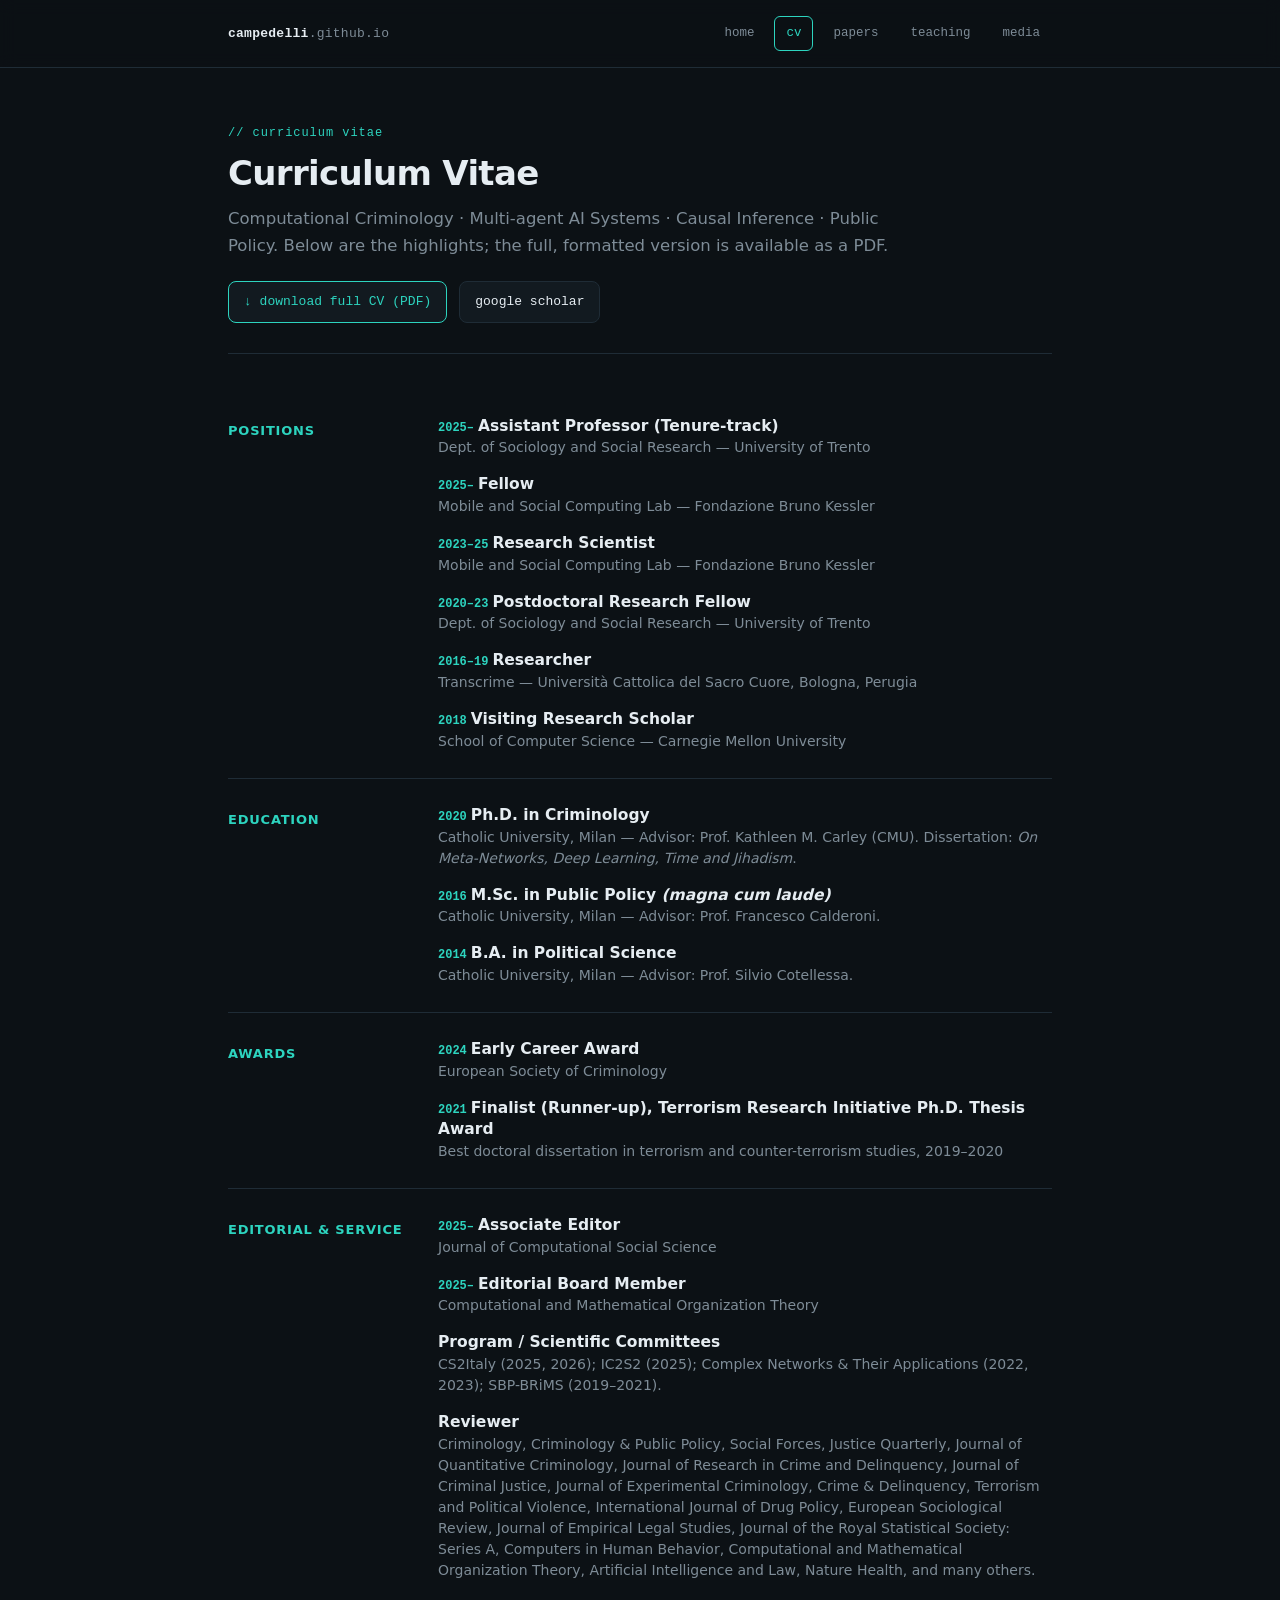
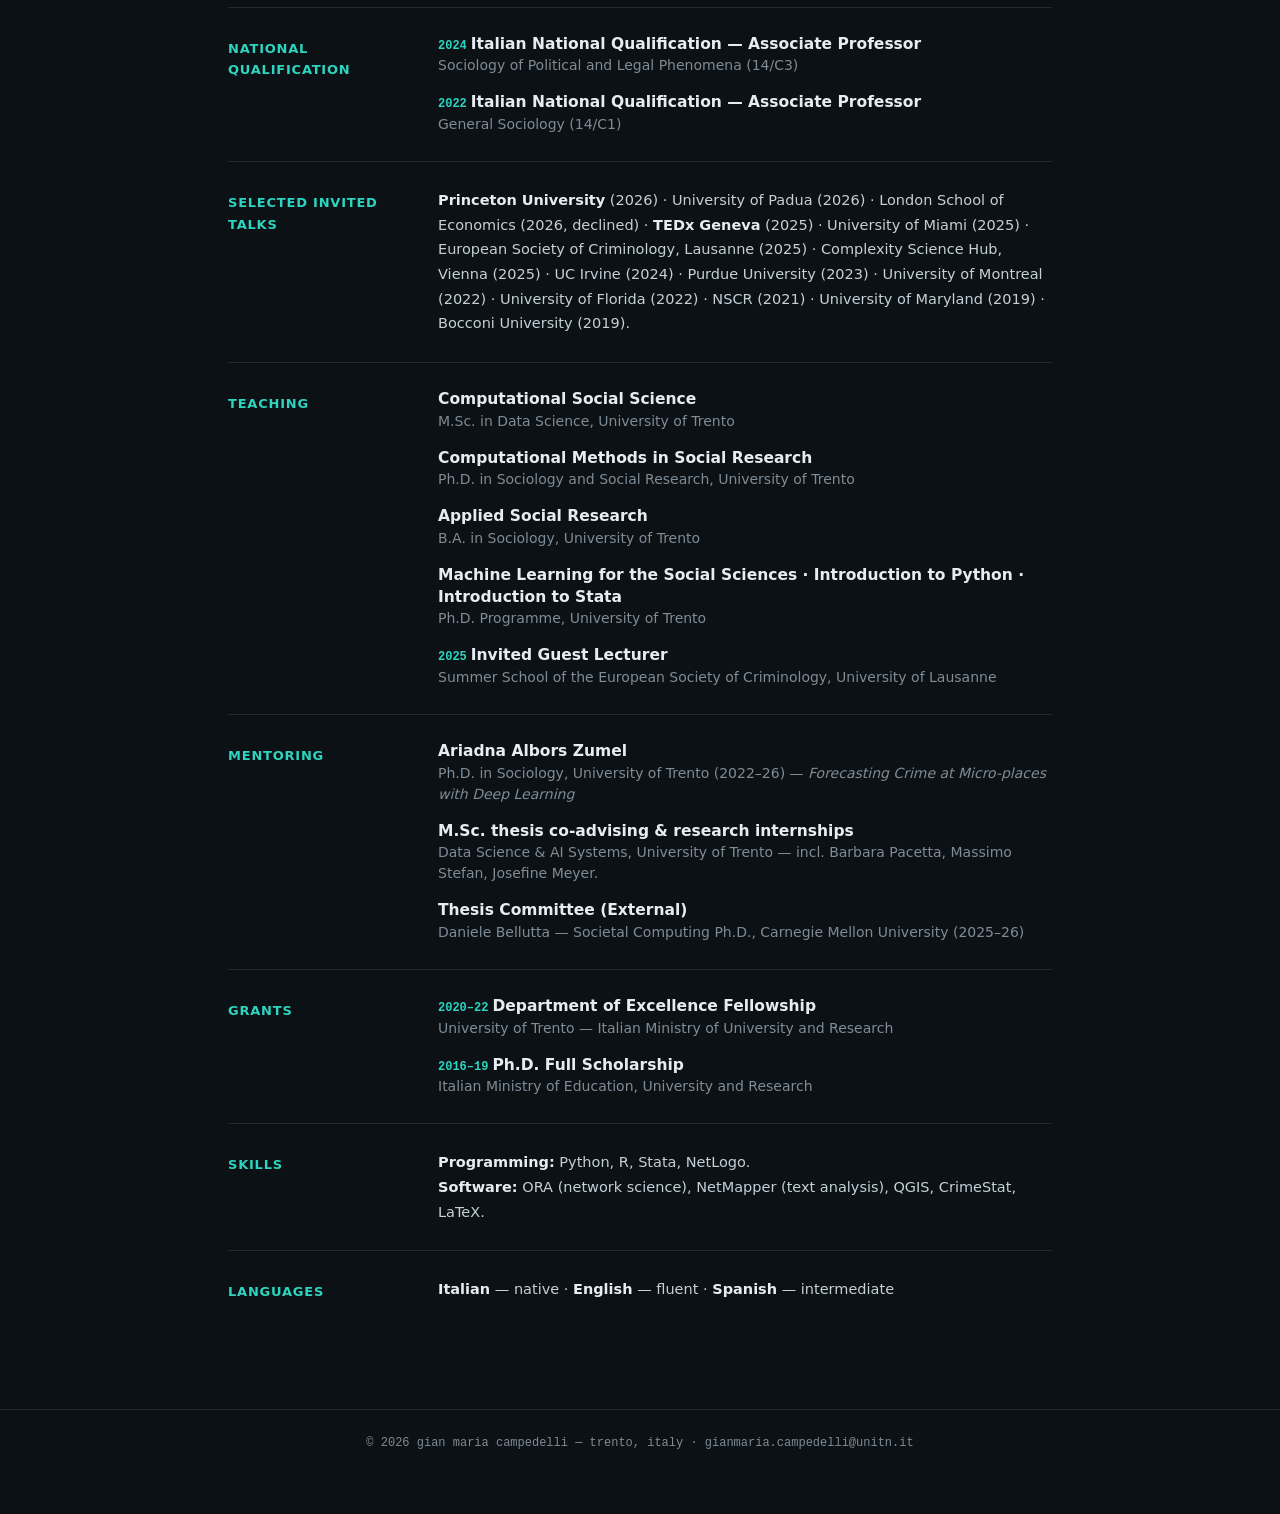
==== cv.html @ db2dd659 "Initial site: home, CV, papers, teaching, media Co-Authored-By: Claude Opus 4.8 <noreply@anthropic.c" ====
<!DOCTYPE html>
<html lang="en">
<head>
<meta charset="utf-8">
<meta name="viewport" content="width=device-width, initial-scale=1">
<title>CV — Gian Maria Campedelli</title>
<meta name="description" content="Curriculum vitae of Gian Maria Campedelli — Assistant Professor, University of Trento.">
<link rel="stylesheet" href="assets/style.css?v=2">
</head>
<body>
<nav class="site"><div class="nav-inner">
  <a class="brand mono" href="index.html"><b>campedelli</b>.github.io</a>
  <span class="nav-links mono">
    <a href="index.html">home</a>
    <a class="active" href="cv.html">cv</a>
    <a href="papers.html">papers</a>
    <a href="teaching.html">teaching</a>
    <a href="media.html">media</a>
  </span>
</div></nav>

<div class="wrap">
  <div class="page-head">
    <p class="label mono">// curriculum vitae</p>
    <h1>Curriculum Vitae</h1>
    <p class="intro">Computational Criminology · Multi-agent AI Systems · Causal Inference · Public Policy. Below are the highlights; the full, formatted version is available as a PDF.</p>
    <div style="margin-top:22px;display:flex;gap:12px;flex-wrap:wrap">
      <a class="btn primary mono" href="assets/cv.pdf" download>↓ download full CV (PDF)</a>
      <a class="btn mono" href="https://scholar.google.com/citations?user=7n4yK_0AAAAJ&hl=en">google scholar</a>
    </div>
  </div>

  <div class="cv-grid">

    <div class="cv-section">
      <h2>Positions</h2>
      <ul class="cv-list">
        <li class="cv-item"><div class="t"><span class="yr mono">2025–</span>Assistant Professor (Tenure-track)</div><div class="s">Dept. of Sociology and Social Research — University of Trento</div></li>
        <li class="cv-item"><div class="t"><span class="yr mono">2025–</span>Fellow</div><div class="s">Mobile and Social Computing Lab — Fondazione Bruno Kessler</div></li>
        <li class="cv-item"><div class="t"><span class="yr mono">2023–25</span>Research Scientist</div><div class="s">Mobile and Social Computing Lab — Fondazione Bruno Kessler</div></li>
        <li class="cv-item"><div class="t"><span class="yr mono">2020–23</span>Postdoctoral Research Fellow</div><div class="s">Dept. of Sociology and Social Research — University of Trento</div></li>
        <li class="cv-item"><div class="t"><span class="yr mono">2016–19</span>Researcher</div><div class="s">Transcrime — Università Cattolica del Sacro Cuore, Bologna, Perugia</div></li>
        <li class="cv-item"><div class="t"><span class="yr mono">2018</span>Visiting Research Scholar</div><div class="s">School of Computer Science — Carnegie Mellon University</div></li>
      </ul>
    </div>

    <div class="cv-section">
      <h2>Education</h2>
      <ul class="cv-list">
        <li class="cv-item"><div class="t"><span class="yr mono">2020</span>Ph.D. in Criminology</div><div class="s">Catholic University, Milan — Advisor: Prof. Kathleen M. Carley (CMU). Dissertation: <em>On Meta-Networks, Deep Learning, Time and Jihadism</em>.</div></li>
        <li class="cv-item"><div class="t"><span class="yr mono">2016</span>M.Sc. in Public Policy <em>(magna cum laude)</em></div><div class="s">Catholic University, Milan — Advisor: Prof. Francesco Calderoni.</div></li>
        <li class="cv-item"><div class="t"><span class="yr mono">2014</span>B.A. in Political Science</div><div class="s">Catholic University, Milan — Advisor: Prof. Silvio Cotellessa.</div></li>
      </ul>
    </div>

    <div class="cv-section">
      <h2>Awards</h2>
      <ul class="cv-list">
        <li class="cv-item"><div class="t"><span class="yr mono">2024</span>Early Career Award</div><div class="s">European Society of Criminology</div></li>
        <li class="cv-item"><div class="t"><span class="yr mono">2021</span>Finalist (Runner-up), Terrorism Research Initiative Ph.D. Thesis Award</div><div class="s">Best doctoral dissertation in terrorism and counter-terrorism studies, 2019–2020</div></li>
      </ul>
    </div>

    <div class="cv-section">
      <h2>Editorial &amp; Service</h2>
      <ul class="cv-list">
        <li class="cv-item"><div class="t"><span class="yr mono">2025–</span>Associate Editor</div><div class="s">Journal of Computational Social Science</div></li>
        <li class="cv-item"><div class="t"><span class="yr mono">2025–</span>Editorial Board Member</div><div class="s">Computational and Mathematical Organization Theory</div></li>
        <li class="cv-item"><div class="t">Program / Scientific Committees</div><div class="s">CS2Italy (2025, 2026); IC2S2 (2025); Complex Networks &amp; Their Applications (2022, 2023); SBP-BRiMS (2019–2021).</div></li>
        <li class="cv-item"><div class="t">Reviewer</div><div class="s">Criminology, Criminology &amp; Public Policy, Social Forces, Justice Quarterly, Journal of Quantitative Criminology, Journal of Research in Crime and Delinquency, Journal of Criminal Justice, Journal of Experimental Criminology, Crime &amp; Delinquency, Terrorism and Political Violence, International Journal of Drug Policy, European Sociological Review, Journal of Empirical Legal Studies, Journal of the Royal Statistical Society: Series A, Computers in Human Behavior, Computational and Mathematical Organization Theory, Artificial Intelligence and Law, Nature Health, and many others.</div></li>
      </ul>
    </div>

    <div class="cv-section">
      <h2>National Qualification</h2>
      <ul class="cv-list">
        <li class="cv-item"><div class="t"><span class="yr mono">2024</span>Italian National Qualification — Associate Professor</div><div class="s">Sociology of Political and Legal Phenomena (14/C3)</div></li>
        <li class="cv-item"><div class="t"><span class="yr mono">2022</span>Italian National Qualification — Associate Professor</div><div class="s">General Sociology (14/C1)</div></li>
      </ul>
    </div>

    <div class="cv-section">
      <h2>Selected Invited Talks</h2>
      <div class="cv-inline">
        <b>Princeton University</b> (2026) · University of Padua (2026) · London School of Economics (2026, declined) · <b>TEDx Geneva</b> (2025) · University of Miami (2025) · European Society of Criminology, Lausanne (2025) · Complexity Science Hub, Vienna (2025) · UC Irvine (2024) · Purdue University (2023) · University of Montreal (2022) · University of Florida (2022) · NSCR (2021) · University of Maryland (2019) · Bocconi University (2019).
      </div>
    </div>

    <div class="cv-section">
      <h2>Teaching</h2>
      <ul class="cv-list">
        <li class="cv-item"><div class="t">Computational Social Science</div><div class="s">M.Sc. in Data Science, University of Trento</div></li>
        <li class="cv-item"><div class="t">Computational Methods in Social Research</div><div class="s">Ph.D. in Sociology and Social Research, University of Trento</div></li>
        <li class="cv-item"><div class="t">Applied Social Research</div><div class="s">B.A. in Sociology, University of Trento</div></li>
        <li class="cv-item"><div class="t">Machine Learning for the Social Sciences · Introduction to Python · Introduction to Stata</div><div class="s">Ph.D. Programme, University of Trento</div></li>
        <li class="cv-item"><div class="t"><span class="yr mono">2025</span>Invited Guest Lecturer</div><div class="s">Summer School of the European Society of Criminology, University of Lausanne</div></li>
      </ul>
    </div>

    <div class="cv-section">
      <h2>Mentoring</h2>
      <ul class="cv-list">
        <li class="cv-item"><div class="t">Ariadna Albors Zumel</div><div class="s">Ph.D. in Sociology, University of Trento (2022–26) — <em>Forecasting Crime at Micro-places with Deep Learning</em></div></li>
        <li class="cv-item"><div class="t">M.Sc. thesis co-advising &amp; research internships</div><div class="s">Data Science &amp; AI Systems, University of Trento — incl. Barbara Pacetta, Massimo Stefan, Josefine Meyer.</div></li>
        <li class="cv-item"><div class="t">Thesis Committee (External)</div><div class="s">Daniele Bellutta — Societal Computing Ph.D., Carnegie Mellon University (2025–26)</div></li>
      </ul>
    </div>

    <div class="cv-section">
      <h2>Grants</h2>
      <ul class="cv-list">
        <li class="cv-item"><div class="t"><span class="yr mono">2020–22</span>Department of Excellence Fellowship</div><div class="s">University of Trento — Italian Ministry of University and Research</div></li>
        <li class="cv-item"><div class="t"><span class="yr mono">2016–19</span>Ph.D. Full Scholarship</div><div class="s">Italian Ministry of Education, University and Research</div></li>
      </ul>
    </div>

    <div class="cv-section">
      <h2>Skills</h2>
      <div class="cv-inline">
        <b>Programming:</b> Python, R, Stata, NetLogo.<br>
        <b>Software:</b> ORA (network science), NetMapper (text analysis), QGIS, CrimeStat, LaTeX.
      </div>
    </div>

    <div class="cv-section">
      <h2>Languages</h2>
      <div class="cv-inline">
        <b>Italian</b> — native · <b>English</b> — fluent · <b>Spanish</b> — intermediate
      </div>
    </div>

  </div>
</div>

<footer class="site mono">© 2026 gian maria campedelli — trento, italy · <a href="mailto:gianmaria.campedelli@unitn.it">gianmaria.campedelli@unitn.it</a></footer>
</body>
</html>
---- assets/style.css ----
/* ============================================================
   Gian Maria Campedelli — site styles
   Theme: Technical / Dark (Option C)
   All colors live here as variables — tweak freely.
   ============================================================ */
:root{
  --bg:#0c1115;
  --panel:#121a20;
  --panel-2:#16212a;
  --ink:#e6edf2;
  --ink-soft:#c4d0d8;
  --muted:#7e8c97;
  --line:#1f2c36;
  --accent:#2dd4bf;     /* teal */
  --accent2:#93c5fd;    /* sky blue */
  --nav-bg:rgba(12,17,21,.82);  /* sticky-nav backdrop */
  --on-accent:#04110f;          /* text sitting on top of --accent */
  --strong:#ffffff;             /* emphasized link text */
  --maxw:880px;
}
*{box-sizing:border-box}
html{scroll-behavior:smooth}
body{
  margin:0;background:var(--bg);color:var(--ink);
  font-family:"Inter",system-ui,-apple-system,"Segoe UI",Roboto,Helvetica,Arial,sans-serif;
  font-size:16px;line-height:1.65;-webkit-font-smoothing:antialiased;
}
.mono{font-family:"JetBrains Mono","SF Mono",ui-monospace,"Cascadia Code",Menlo,Consolas,monospace}
a{color:inherit}
.wrap{max-width:var(--maxw);margin:0 auto;padding:0 28px}

/* ---------- nav ---------- */
nav.site{border-bottom:1px solid var(--line);position:sticky;top:0;
  background:var(--nav-bg);backdrop-filter:blur(8px);z-index:20}
.nav-inner{max-width:var(--maxw);margin:0 auto;padding:16px 28px;display:flex;justify-content:space-between;align-items:center}
.brand{font-size:13px;letter-spacing:.02em;color:var(--muted);text-decoration:none}
.brand b{color:var(--ink)}
.nav-links{display:flex;gap:8px;font-size:12.5px}
.nav-links a{color:var(--muted);text-decoration:none;padding:6px 11px;border:1px solid transparent;border-radius:6px}
.nav-links a:hover{color:var(--ink);border-color:var(--line)}
.nav-links a.active{color:var(--accent);border-color:var(--accent)}

/* ---------- generic page header ---------- */
.page-head{padding:56px 0 30px;border-bottom:1px solid var(--line)}
.page-head .label{font-size:12px;color:var(--accent);letter-spacing:.08em;margin:0 0 12px}
.page-head h1{font-size:34px;line-height:1.1;margin:0 0 12px;font-weight:700;letter-spacing:-.02em}
.page-head p.intro{font-size:16.5px;color:var(--muted);margin:0;max-width:64ch}

/* ---------- buttons ---------- */
.btn{display:inline-flex;align-items:center;gap:8px;font-size:13px;text-decoration:none;
  color:var(--ink);border:1px solid var(--line);border-radius:8px;padding:9px 15px;background:var(--panel);transition:.15s}
.btn:hover{border-color:var(--accent);color:var(--accent)}
.btn.primary{border-color:var(--accent);color:var(--accent)}
.btn.primary:hover{background:var(--accent);color:var(--on-accent)}

/* ============================================================
   HOME
   ============================================================ */
header.hero{padding:60px 0 40px;display:grid;grid-template-columns:1fr 150px;gap:36px;align-items:center;border-bottom:1px solid var(--line)}
.hero .label{font-size:12px;color:var(--accent);letter-spacing:.08em;margin:0 0 16px}
.hero h1{font-size:38px;line-height:1.08;margin:0 0 14px;font-weight:700;letter-spacing:-.02em}
.hero .role{font-size:14.5px;color:var(--muted);margin:0;line-height:1.7}
.hero .role b{color:var(--ink);font-weight:600}
.hero .photo{width:150px;height:150px;border-radius:12px;object-fit:cover;object-position:50% 22%;
  border:1px solid var(--line);filter:grayscale(.05)}

.bio{padding:40px 0;border-bottom:1px solid var(--line)}
.bio p{margin:0 0 16px;font-size:17px;color:var(--ink-soft);max-width:64ch}
.bio p:last-child{margin-bottom:0}
.hl{color:var(--accent2);font-weight:500}
.stack{display:flex;flex-wrap:wrap;gap:8px;margin-top:24px}
.stack span{font-size:12px;color:var(--muted);border:1px solid var(--line);border-radius:5px;padding:5px 10px}
.stack span::before{content:"# ";color:var(--accent)}
.links{display:flex;flex-wrap:wrap;gap:18px;margin-top:26px;font-size:13px}
.links a{color:var(--muted);text-decoration:none}
.links a:hover{color:var(--accent)}
.links a::before{content:"\2197  ";color:var(--accent)}

/* home — sidebar layout */
.home-shell{max-width:1020px;margin:0 auto;padding:56px 28px 80px;display:grid;grid-template-columns:270px 1fr;gap:56px;align-items:start}
.home-shell aside{position:sticky;top:78px}
.home-shell aside .photo{width:100%;aspect-ratio:1/1;object-fit:cover;object-position:50% 20%;border-radius:18px;border:1px solid var(--line)}
.home-shell aside h1{font-size:25px;line-height:1.12;margin:20px 0 8px;font-weight:700;letter-spacing:-.02em}
.home-shell aside .role{font-size:13.5px;color:var(--muted);line-height:1.6;margin:0}
.home-shell aside .role b{color:var(--ink)}
.home-shell aside .links{flex-direction:column;gap:9px;margin-top:20px}
.home-shell main .label{margin-top:4px}
.home-shell main .bio{border-bottom:1px solid var(--line);padding-top:0}
.home-shell main .news{padding-bottom:0}
@media(max-width:760px){
  .home-shell{grid-template-columns:1fr;gap:28px}
  .home-shell aside{position:static}
  .home-shell aside .photo{width:120px;height:120px;aspect-ratio:auto}
}

/* news */
section.news{padding:42px 0 90px}
.news-head{display:flex;align-items:center;justify-content:space-between;margin-bottom:22px}
.news-head h2{font-size:13px;color:var(--muted);letter-spacing:.06em;margin:0;font-weight:500}
.news-head h2::before{content:"// ";color:var(--accent)}
.news-head a{font-size:12.5px;color:var(--accent);text-decoration:none}
.feed{display:flex;flex-direction:column}
.row{display:grid;grid-template-columns:104px 1fr;gap:22px;padding:18px 14px;border:1px solid transparent;border-radius:10px;transition:.15s}
.row:hover{background:var(--panel);border-color:var(--line)}
.row .date{font-size:12px;color:var(--accent);padding-top:3px}
.row .what{font-size:15.5px;line-height:1.55;color:var(--ink-soft)}
.row .what a{color:var(--strong);text-decoration:none;border-bottom:1px solid var(--accent)}
.row .what .k{display:inline-block;font-size:10.5px;letter-spacing:.08em;text-transform:uppercase;color:var(--accent2);margin-left:8px;vertical-align:1px}

/* ============================================================
   PAPERS
   ============================================================ */
.filters{display:flex;flex-wrap:wrap;gap:8px;margin:28px 0 8px}
.filters button{font-family:inherit;font-size:12.5px;color:var(--muted);background:var(--panel);
  border:1px solid var(--line);border-radius:999px;padding:7px 14px;cursor:pointer;transition:.15s}
.filters button:hover{color:var(--ink)}
.filters button.active{color:var(--accent);border-color:var(--accent)}

.area{padding:40px 0 8px;border-bottom:1px solid var(--line)}
.area:last-of-type{border-bottom:0}
.area > h2{font-size:18px;margin:0 0 4px;font-weight:700;letter-spacing:-.01em}
.area > h2 .count{font-size:12px;color:var(--muted);font-weight:500;margin-left:8px}
.area > p.desc{font-size:14px;color:var(--muted);margin:0 0 18px;max-width:70ch}

.paper{border-top:1px solid var(--line);padding:20px 0}
.paper:first-of-type{border-top:0}
.paper .ptitle{font-size:16px;font-weight:600;line-height:1.4;margin:0 0 5px;color:var(--ink)}
.paper .pmeta{font-size:13px;color:var(--muted);margin:0 0 4px;line-height:1.55}
.paper .pmeta .me{color:var(--ink);font-weight:600}
.paper .venue{color:var(--accent2);font-style:italic}
.paper .pyear{font-family:"JetBrains Mono",ui-monospace,monospace;font-size:12px;color:var(--accent)}
.paper details{margin-top:8px}
.paper details summary{font-size:12.5px;color:var(--muted);cursor:pointer;list-style:none;display:inline-flex;align-items:center;gap:6px;user-select:none}
.paper details summary::-webkit-details-marker{display:none}
.paper details summary::before{content:"+ abstract";color:var(--accent)}
.paper details[open] summary::before{content:"\2013 abstract"}
.paper details p{font-size:14.5px;color:var(--ink-soft);margin:10px 0 0;max-width:74ch;line-height:1.6}
.paper .plinks{margin-top:10px;display:flex;gap:14px;font-size:12.5px}
.paper .plinks a{color:var(--muted);text-decoration:none;border-bottom:1px solid var(--line)}
.paper .plinks a:hover{color:var(--accent);border-color:var(--accent)}
.badge{display:inline-block;font-size:10.5px;letter-spacing:.06em;text-transform:uppercase;
  color:var(--accent2);border:1px solid var(--line);border-radius:4px;padding:2px 7px;margin-left:8px;vertical-align:2px}

/* ============================================================
   CV
   ============================================================ */
.cv-grid{padding:36px 0 80px}
.cv-section{padding:26px 0;border-top:1px solid var(--line);display:grid;grid-template-columns:180px 1fr;gap:30px}
.cv-section:first-child{border-top:0}
.cv-section > h2{font-size:13px;color:var(--accent);letter-spacing:.06em;text-transform:uppercase;margin:4px 0 0;font-weight:600}
.cv-list{margin:0;padding:0;list-style:none}
.cv-item{padding:0 0 16px}
.cv-item:last-child{padding-bottom:0}
.cv-item .t{font-size:15.5px;color:var(--ink);font-weight:600;line-height:1.4}
.cv-item .s{font-size:14px;color:var(--muted);line-height:1.5}
.cv-item .yr{font-family:"JetBrains Mono",ui-monospace,monospace;font-size:12px;color:var(--accent);margin-right:4px}
.cv-inline{font-size:14.5px;color:var(--ink-soft);line-height:1.7}
.cv-inline b{color:var(--ink)}

/* ============================================================
   MEDIA
   ============================================================ */
.media-area{padding:34px 0;border-top:1px solid var(--line)}
.media-area:first-of-type{border-top:0}
.media-area h2{font-size:17px;margin:0 0 4px;font-weight:700}
.media-area p.desc{font-size:14px;color:var(--muted);margin:0 0 18px;max-width:70ch}
.outlets{display:flex;flex-wrap:wrap;gap:10px}
.outlet{display:inline-flex;align-items:center;gap:8px;font-size:13.5px;color:var(--ink-soft);text-decoration:none;
  background:var(--panel);border:1px solid var(--line);border-radius:8px;padding:9px 14px;transition:.15s}
.outlet:hover{border-color:var(--accent);color:var(--accent)}
.outlet .lang{font-size:10.5px;color:var(--muted);text-transform:uppercase;letter-spacing:.06em}
/* reference-only outlet (no article URL yet) */
.outlet.ref{cursor:default;opacity:.6}
.outlet.ref:hover{border-color:var(--line);color:var(--ink-soft)}
.media-note{font-size:12.5px;color:var(--muted);margin:0 0 22px}
.media-note::before{content:"// ";color:var(--accent)}

/* ============================================================
   TEACHING
   ============================================================ */
.course{padding:36px 0;border-top:1px solid var(--line)}
.course:first-of-type{border-top:0}
.course .ckicker{font-size:12px;color:var(--accent);letter-spacing:.06em;margin:0 0 8px}
.course h2{font-size:21px;margin:0 0 4px;font-weight:700;letter-spacing:-.01em}
.course .cprog{font-size:13.5px;color:var(--muted);margin:0 0 16px}
.course .cprog .lvl{color:var(--accent2)}
.course .cdesc{font-size:15.5px;color:var(--ink-soft);line-height:1.65;margin:0 0 22px;max-width:76ch}
.course .topics-label{font-size:12px;color:var(--muted);text-transform:uppercase;letter-spacing:.08em;margin:0 0 10px}
.course .topics-label::before{content:"// ";color:var(--accent)}
ul.topics{margin:0;padding:0;list-style:none;display:grid;grid-template-columns:1fr 1fr;gap:0 28px}
ul.topics li{font-size:14.5px;color:var(--ink-soft);line-height:1.45;padding:9px 0 9px 20px;position:relative;border-bottom:1px solid var(--line)}
ul.topics li::before{content:"\25B8";color:var(--accent);position:absolute;left:0;top:9px;font-size:12px}
@media(max-width:640px){ul.topics{grid-template-columns:1fr}}

/* ---------- footer ---------- */
footer.site{border-top:1px solid var(--line);padding:24px 0 60px;color:var(--muted);font-size:12px;text-align:center}
footer.site a{color:var(--muted);text-decoration:none}
footer.site a:hover{color:var(--accent)}

/* ---------- responsive ---------- */
@media(max-width:640px){
  header.hero{grid-template-columns:1fr;gap:24px}
  .hero .photo{width:96px;height:96px;order:-1}
  .hero h1{font-size:30px}
  .row{grid-template-columns:1fr;gap:5px}
  .cv-section{grid-template-columns:1fr;gap:10px}
  .page-head h1{font-size:27px}
}
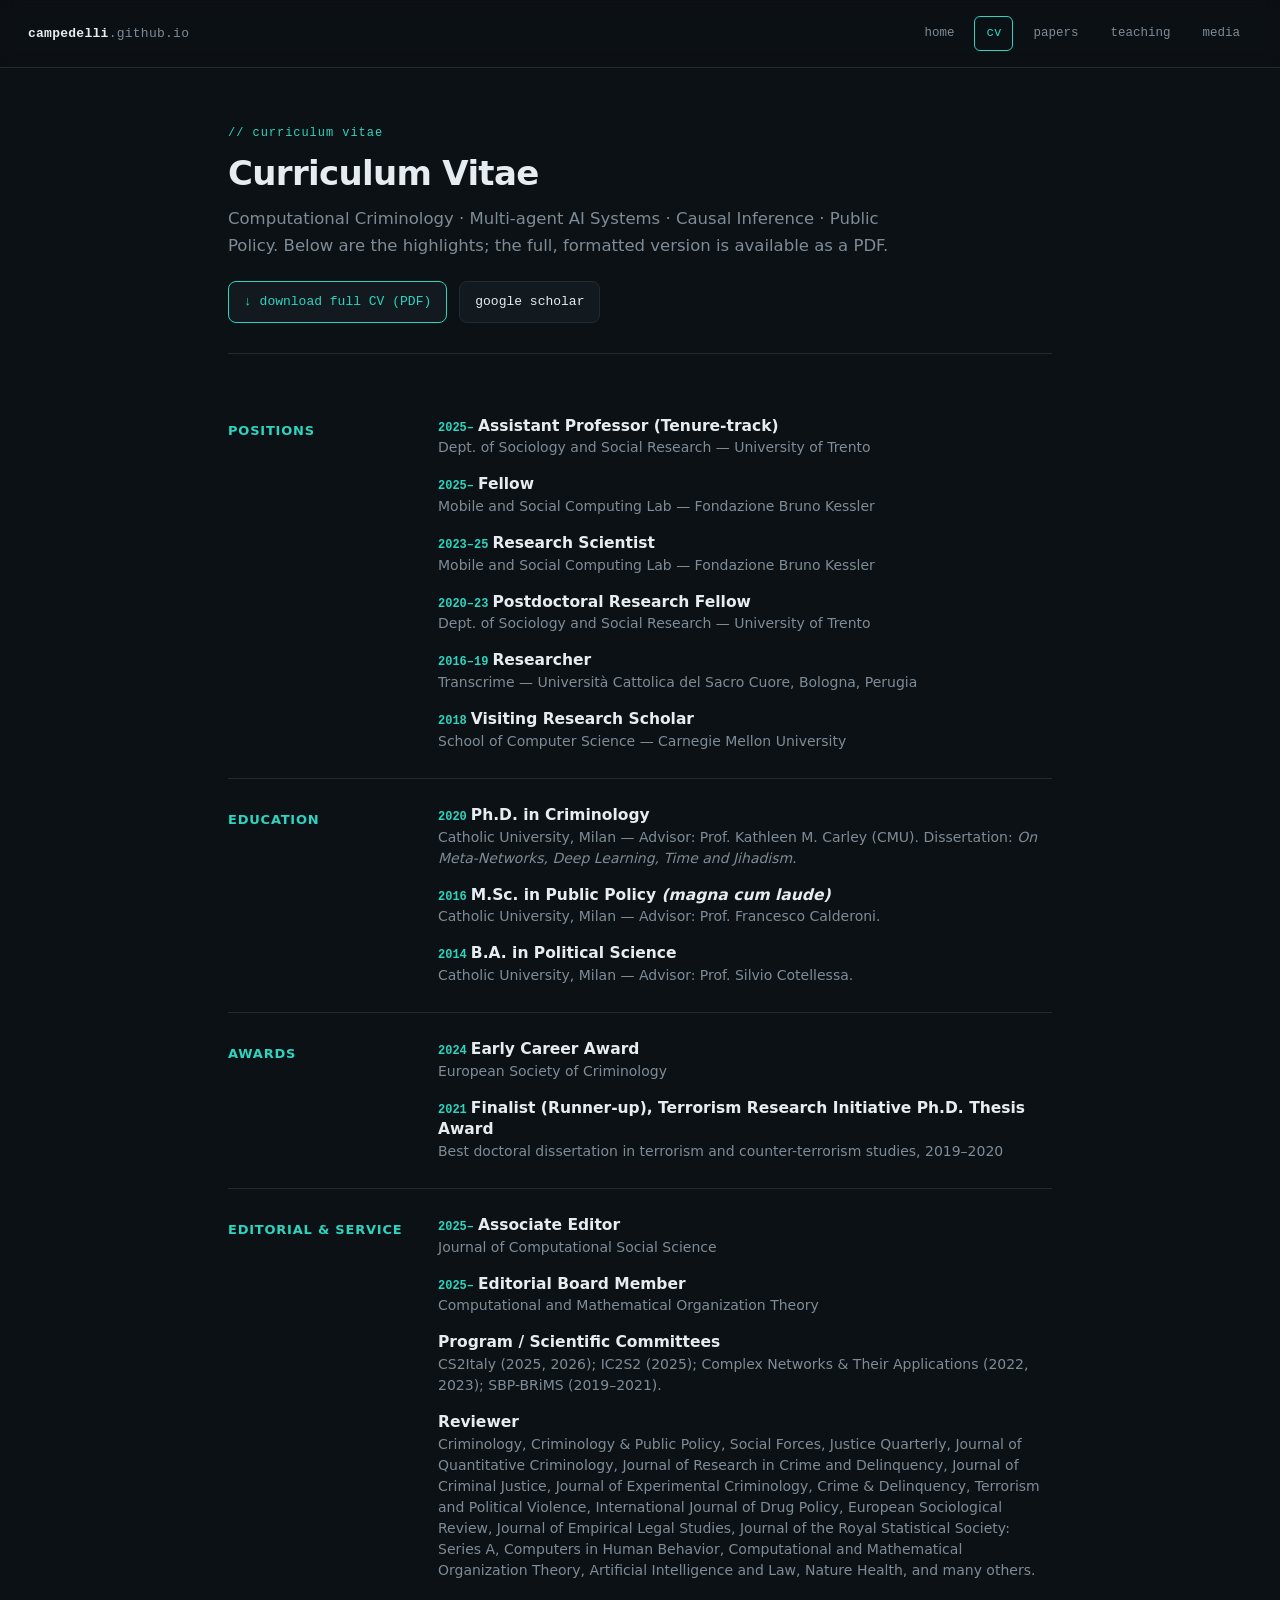
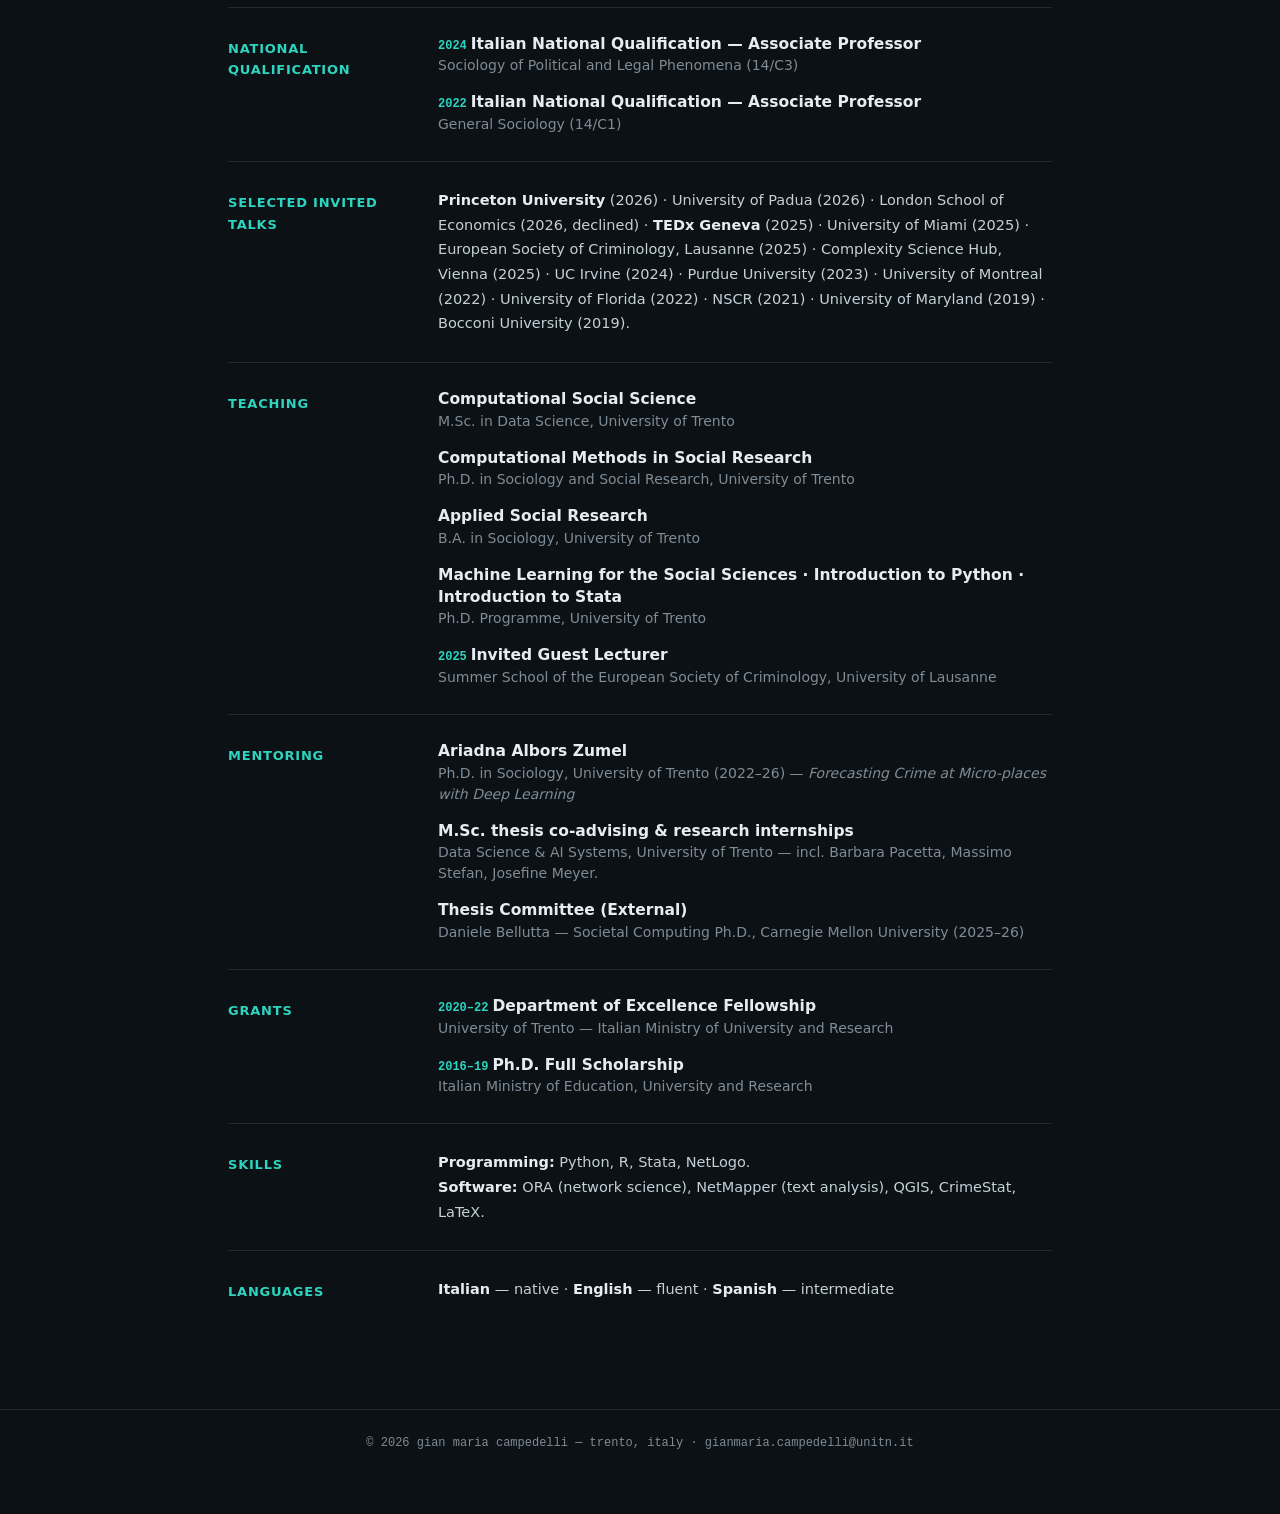
==== commit 0bf5b9bf: "Fix mobile nav overflow; bump CSS cache version Co-Authored-By: Claude Opus 4.8 <noreply@anthropic.c" ====
--- a/cv.html
+++ b/cv.html
@@ -5,7 +5,7 @@
 <meta name="viewport" content="width=device-width, initial-scale=1">
 <title>CV — Gian Maria Campedelli</title>
 <meta name="description" content="Curriculum vitae of Gian Maria Campedelli — Assistant Professor, University of Trento.">
-<link rel="stylesheet" href="assets/style.css?v=2">
+<link rel="stylesheet" href="assets/style.css?v=3">
 </head>
 <body>
 <nav class="site"><div class="nav-inner">
--- a/assets/style.css
+++ b/assets/style.css
@@ -205,4 +205,12 @@
   .row{grid-template-columns:1fr;gap:5px}
   .cv-section{grid-template-columns:1fr;gap:10px}
   .page-head h1{font-size:27px}
-}
+  /* nav: wrap onto its own line instead of overflowing the screen */
+  nav.site .nav-inner{flex-wrap:wrap;gap:8px 12px;padding:13px 20px}
+  .nav-links{flex-wrap:wrap;gap:6px;width:100%}
+  .nav-links a{padding:6px 9px}
+  .wrap,.home-shell{padding-left:20px;padding-right:20px}
+}
+/* belt-and-braces: never allow sideways drag of the whole page */
+html{-webkit-text-size-adjust:100%}
+nav.site .nav-inner{max-width:100%}
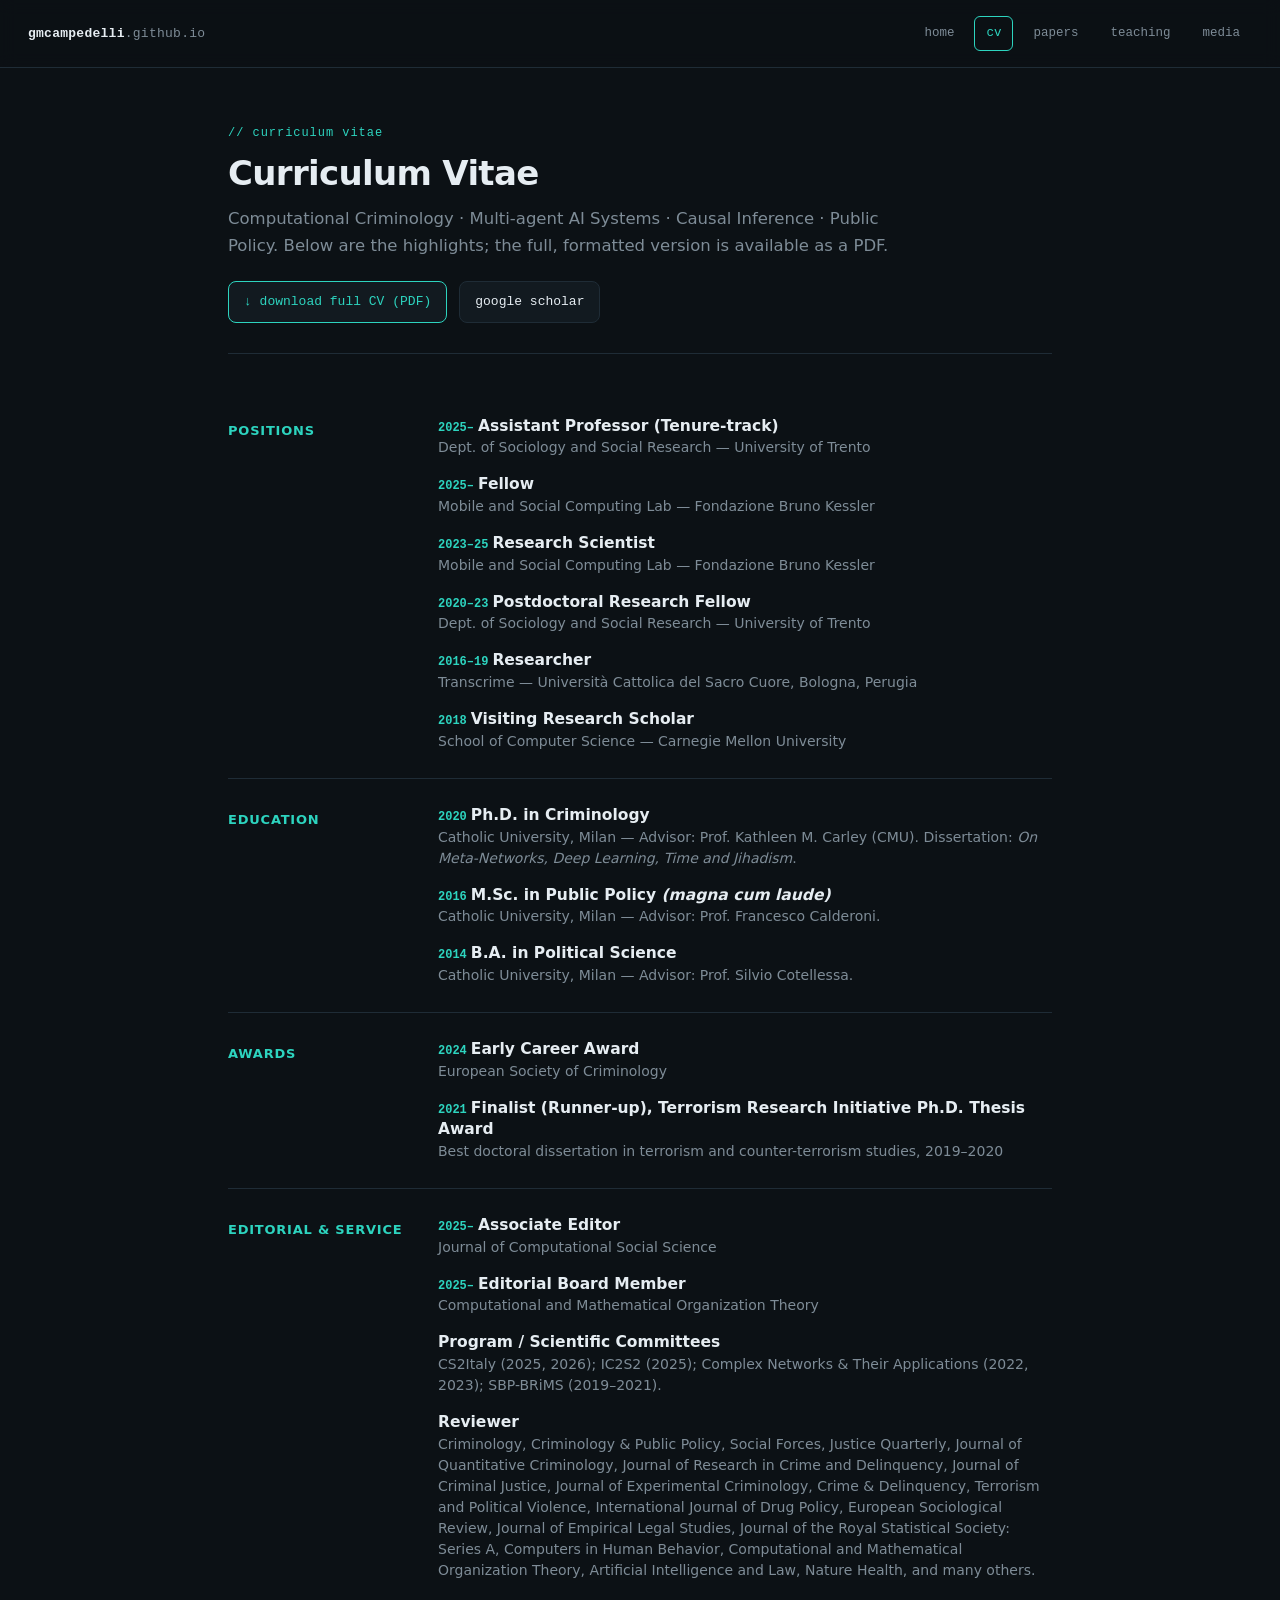
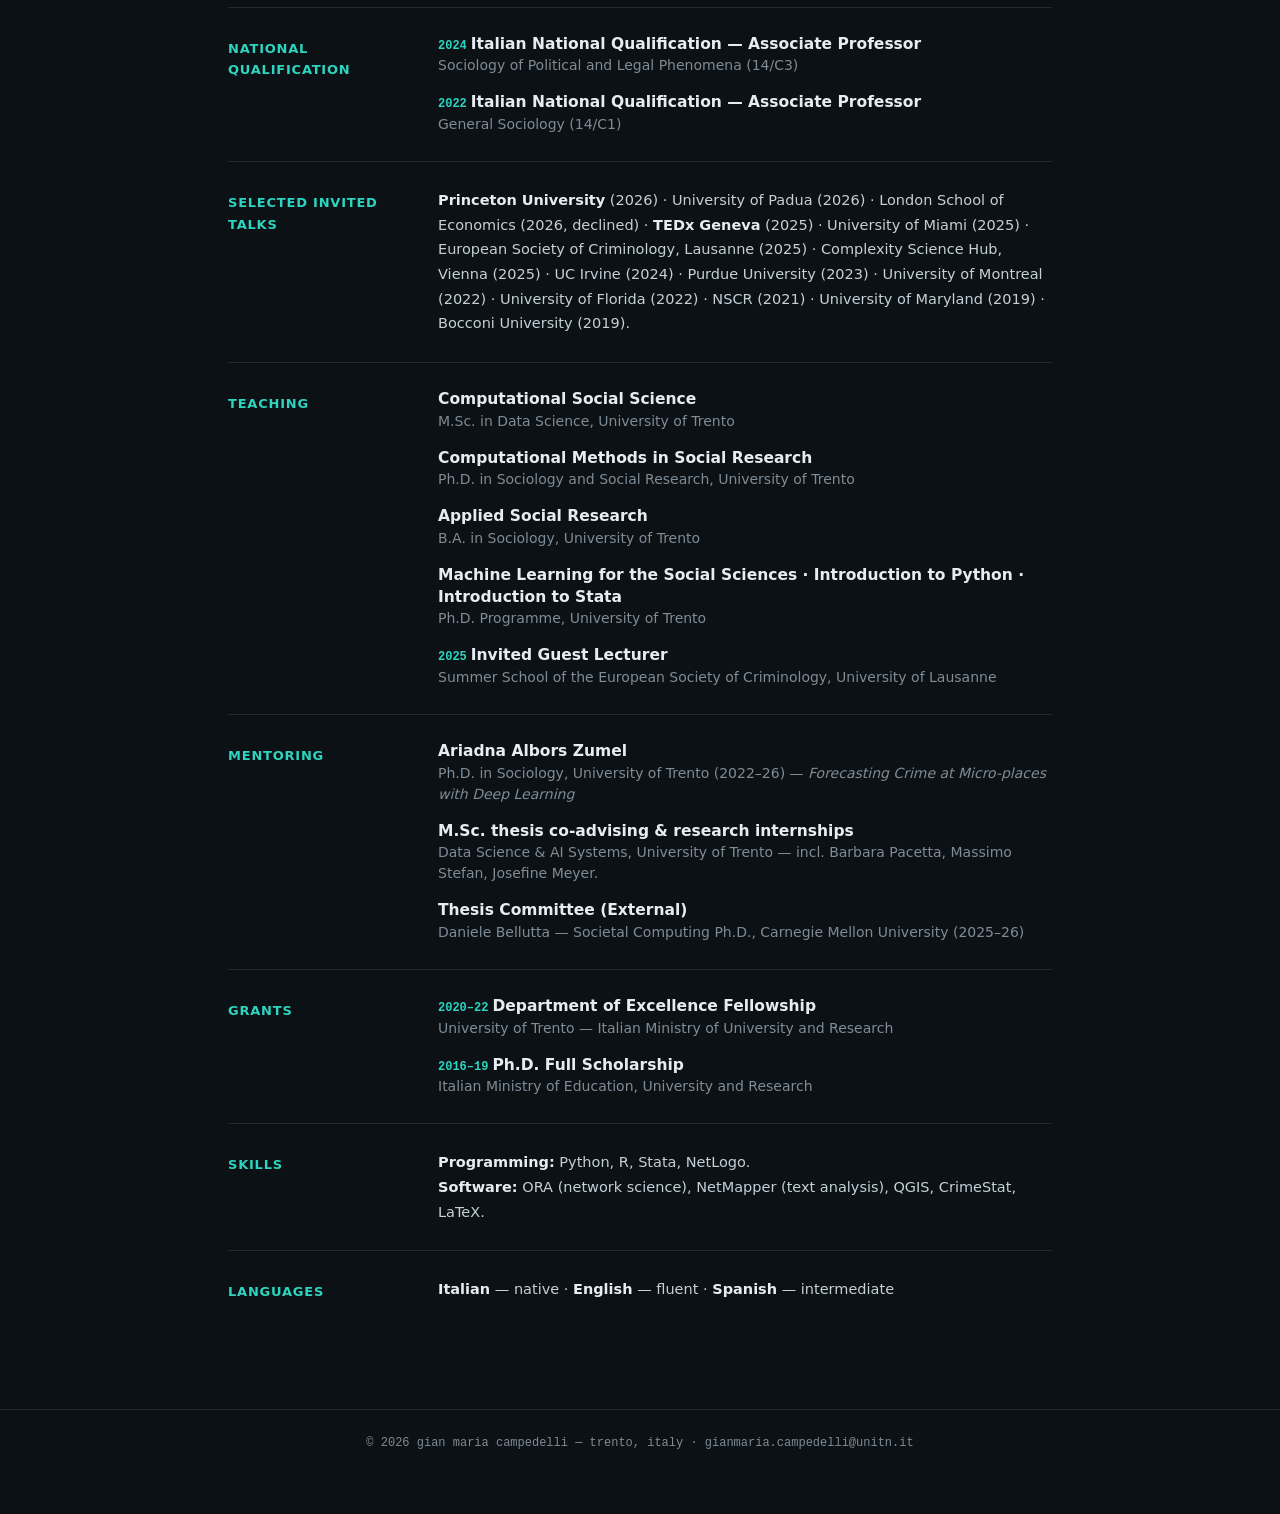
==== commit d2667706: "Rename site to gmcampedelli.github.io; update brand label Co-Authored-By: Claude Opus 4.8 <noreply@a" ====
--- a/cv.html
+++ b/cv.html
@@ -9,7 +9,7 @@
 </head>
 <body>
 <nav class="site"><div class="nav-inner">
-  <a class="brand mono" href="index.html"><b>campedelli</b>.github.io</a>
+  <a class="brand mono" href="index.html"><b>gmcampedelli</b>.github.io</a>
   <span class="nav-links mono">
     <a href="index.html">home</a>
     <a class="active" href="cv.html">cv</a>
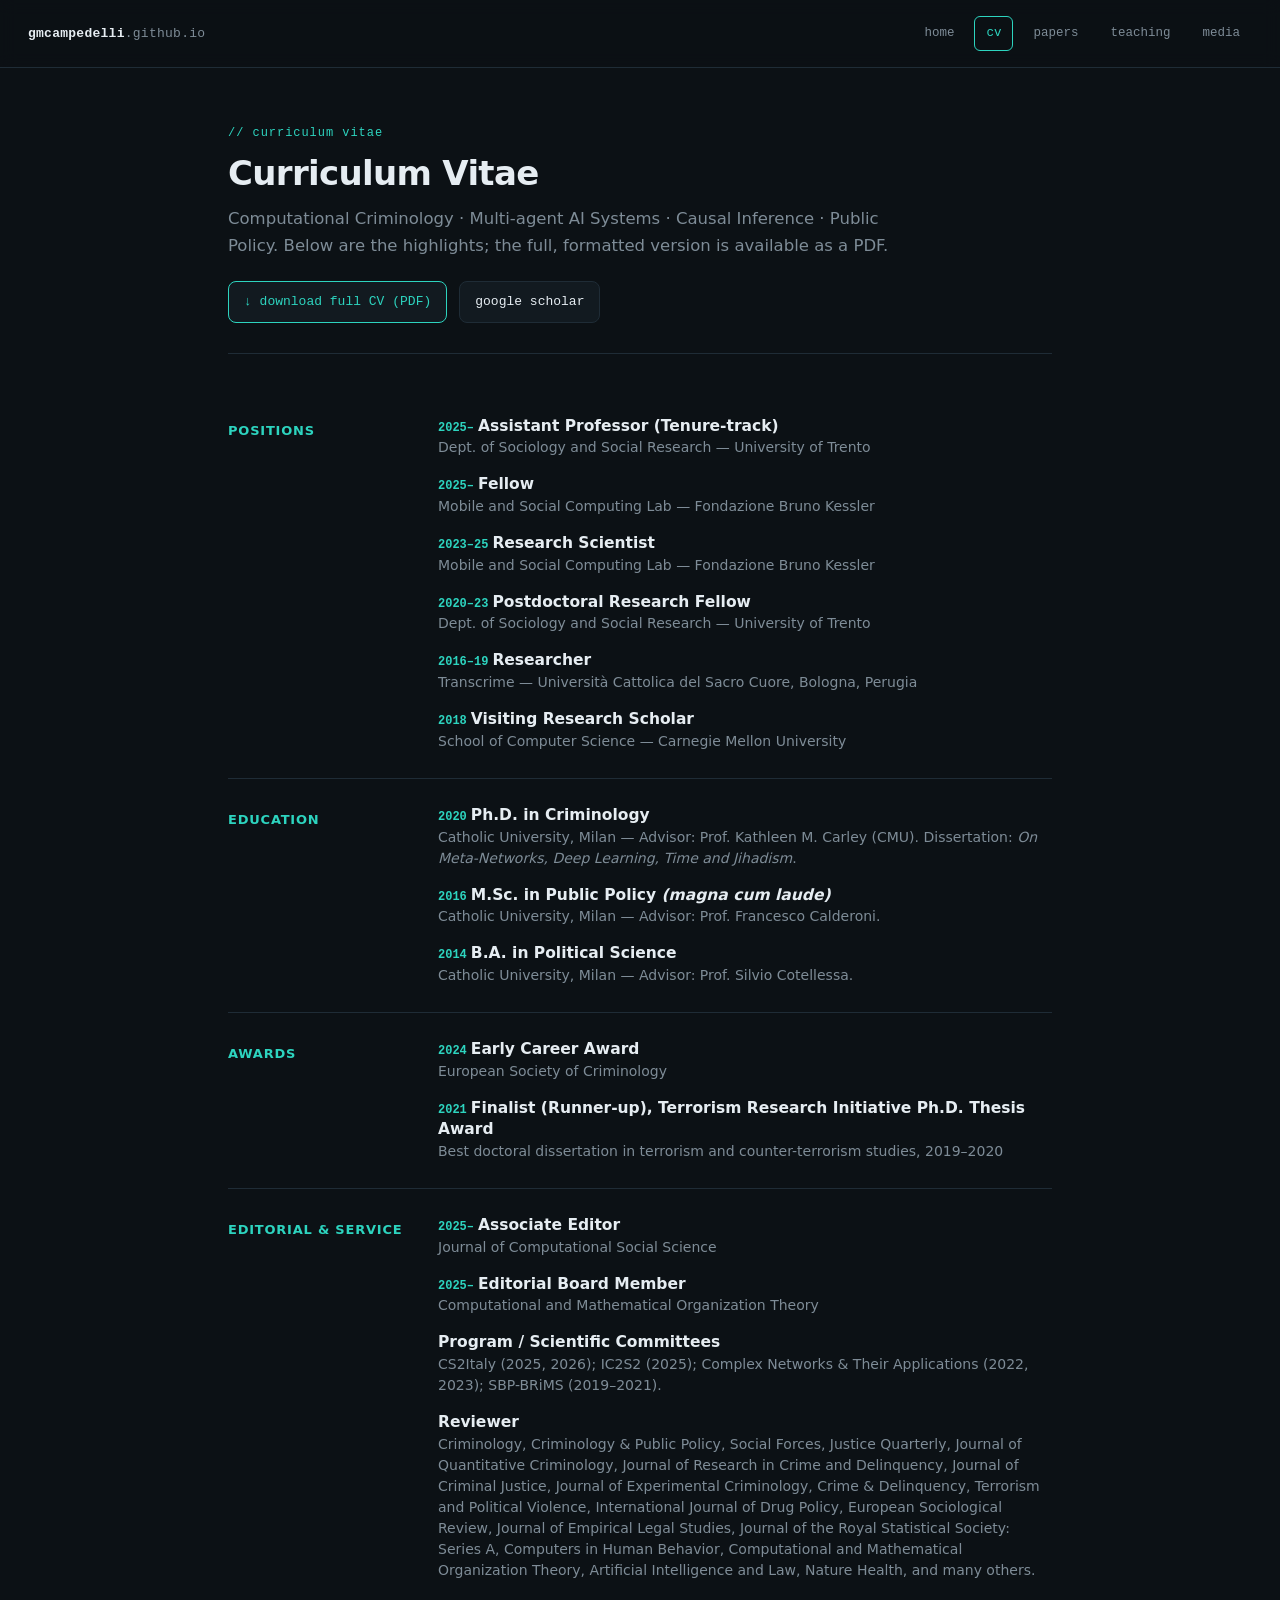
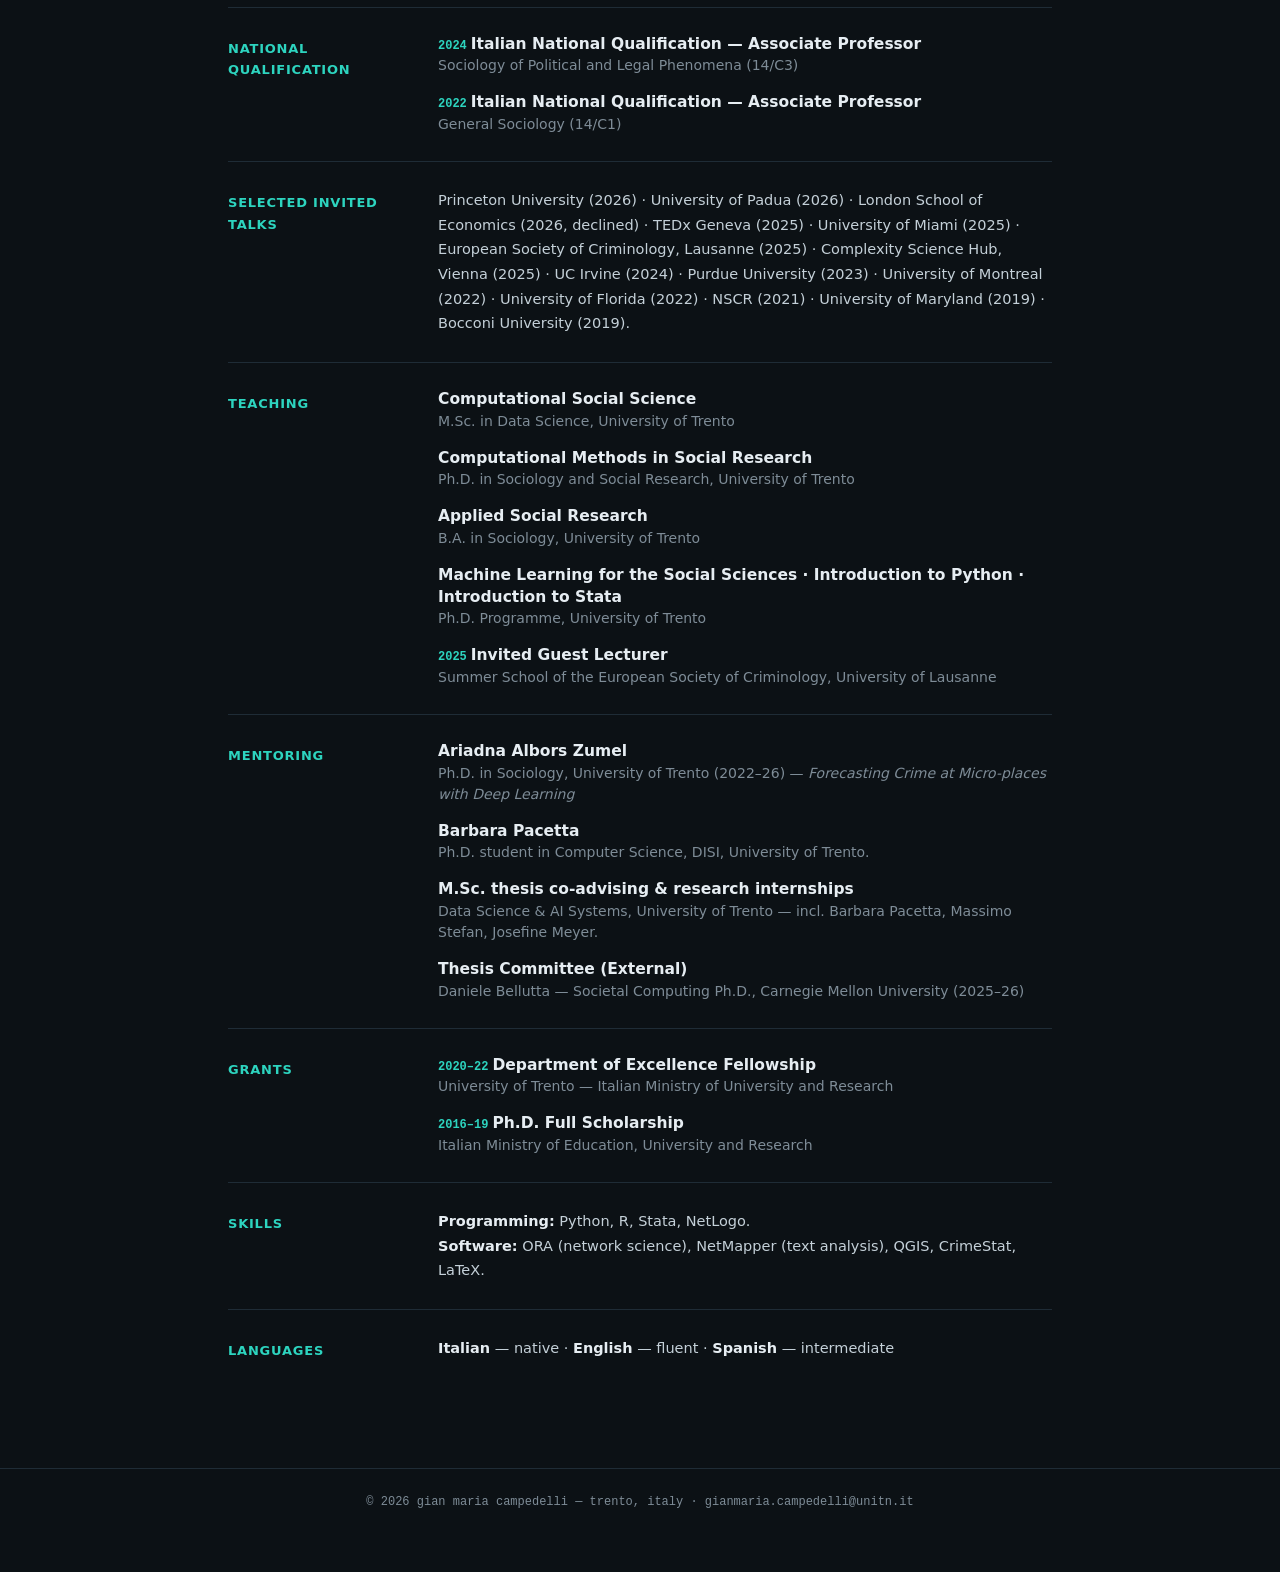
==== commit 18171593: "Update site content" ====
--- a/cv.html
+++ b/cv.html
@@ -5,7 +5,7 @@
 <meta name="viewport" content="width=device-width, initial-scale=1">
 <title>CV — Gian Maria Campedelli</title>
 <meta name="description" content="Curriculum vitae of Gian Maria Campedelli — Assistant Professor, University of Trento.">
-<link rel="stylesheet" href="assets/style.css?v=3">
+<link rel="stylesheet" href="assets/style.css?v=4">
 </head>
 <body>
 <nav class="site"><div class="nav-inner">
@@ -82,7 +82,7 @@
     <div class="cv-section">
       <h2>Selected Invited Talks</h2>
       <div class="cv-inline">
-        <b>Princeton University</b> (2026) · University of Padua (2026) · London School of Economics (2026, declined) · <b>TEDx Geneva</b> (2025) · University of Miami (2025) · European Society of Criminology, Lausanne (2025) · Complexity Science Hub, Vienna (2025) · UC Irvine (2024) · Purdue University (2023) · University of Montreal (2022) · University of Florida (2022) · NSCR (2021) · University of Maryland (2019) · Bocconi University (2019).
+        Princeton University (2026) · University of Padua (2026) · London School of Economics (2026, declined) · TEDx Geneva (2025) · University of Miami (2025) · European Society of Criminology, Lausanne (2025) · Complexity Science Hub, Vienna (2025) · UC Irvine (2024) · Purdue University (2023) · University of Montreal (2022) · University of Florida (2022) · NSCR (2021) · University of Maryland (2019) · Bocconi University (2019).
       </div>
     </div>
 
@@ -101,6 +101,7 @@
       <h2>Mentoring</h2>
       <ul class="cv-list">
         <li class="cv-item"><div class="t">Ariadna Albors Zumel</div><div class="s">Ph.D. in Sociology, University of Trento (2022–26) — <em>Forecasting Crime at Micro-places with Deep Learning</em></div></li>
+        <li class="cv-item"><div class="t">Barbara Pacetta</div><div class="s">Ph.D. student in Computer Science, DISI, University of Trento.</div></li>
         <li class="cv-item"><div class="t">M.Sc. thesis co-advising &amp; research internships</div><div class="s">Data Science &amp; AI Systems, University of Trento — incl. Barbara Pacetta, Massimo Stefan, Josefine Meyer.</div></li>
         <li class="cv-item"><div class="t">Thesis Committee (External)</div><div class="s">Daniele Bellutta — Societal Computing Ph.D., Carnegie Mellon University (2025–26)</div></li>
       </ul>
--- a/assets/style.css
+++ b/assets/style.css
@@ -138,6 +138,7 @@
 .paper .plinks{margin-top:10px;display:flex;gap:14px;font-size:12.5px}
 .paper .plinks a{color:var(--muted);text-decoration:none;border-bottom:1px solid var(--line)}
 .paper .plinks a:hover{color:var(--accent);border-color:var(--accent)}
+.paper .plinks .pending{color:var(--muted)}
 .badge{display:inline-block;font-size:10.5px;letter-spacing:.06em;text-transform:uppercase;
   color:var(--accent2);border:1px solid var(--line);border-radius:4px;padding:2px 7px;margin-left:8px;vertical-align:2px}
 
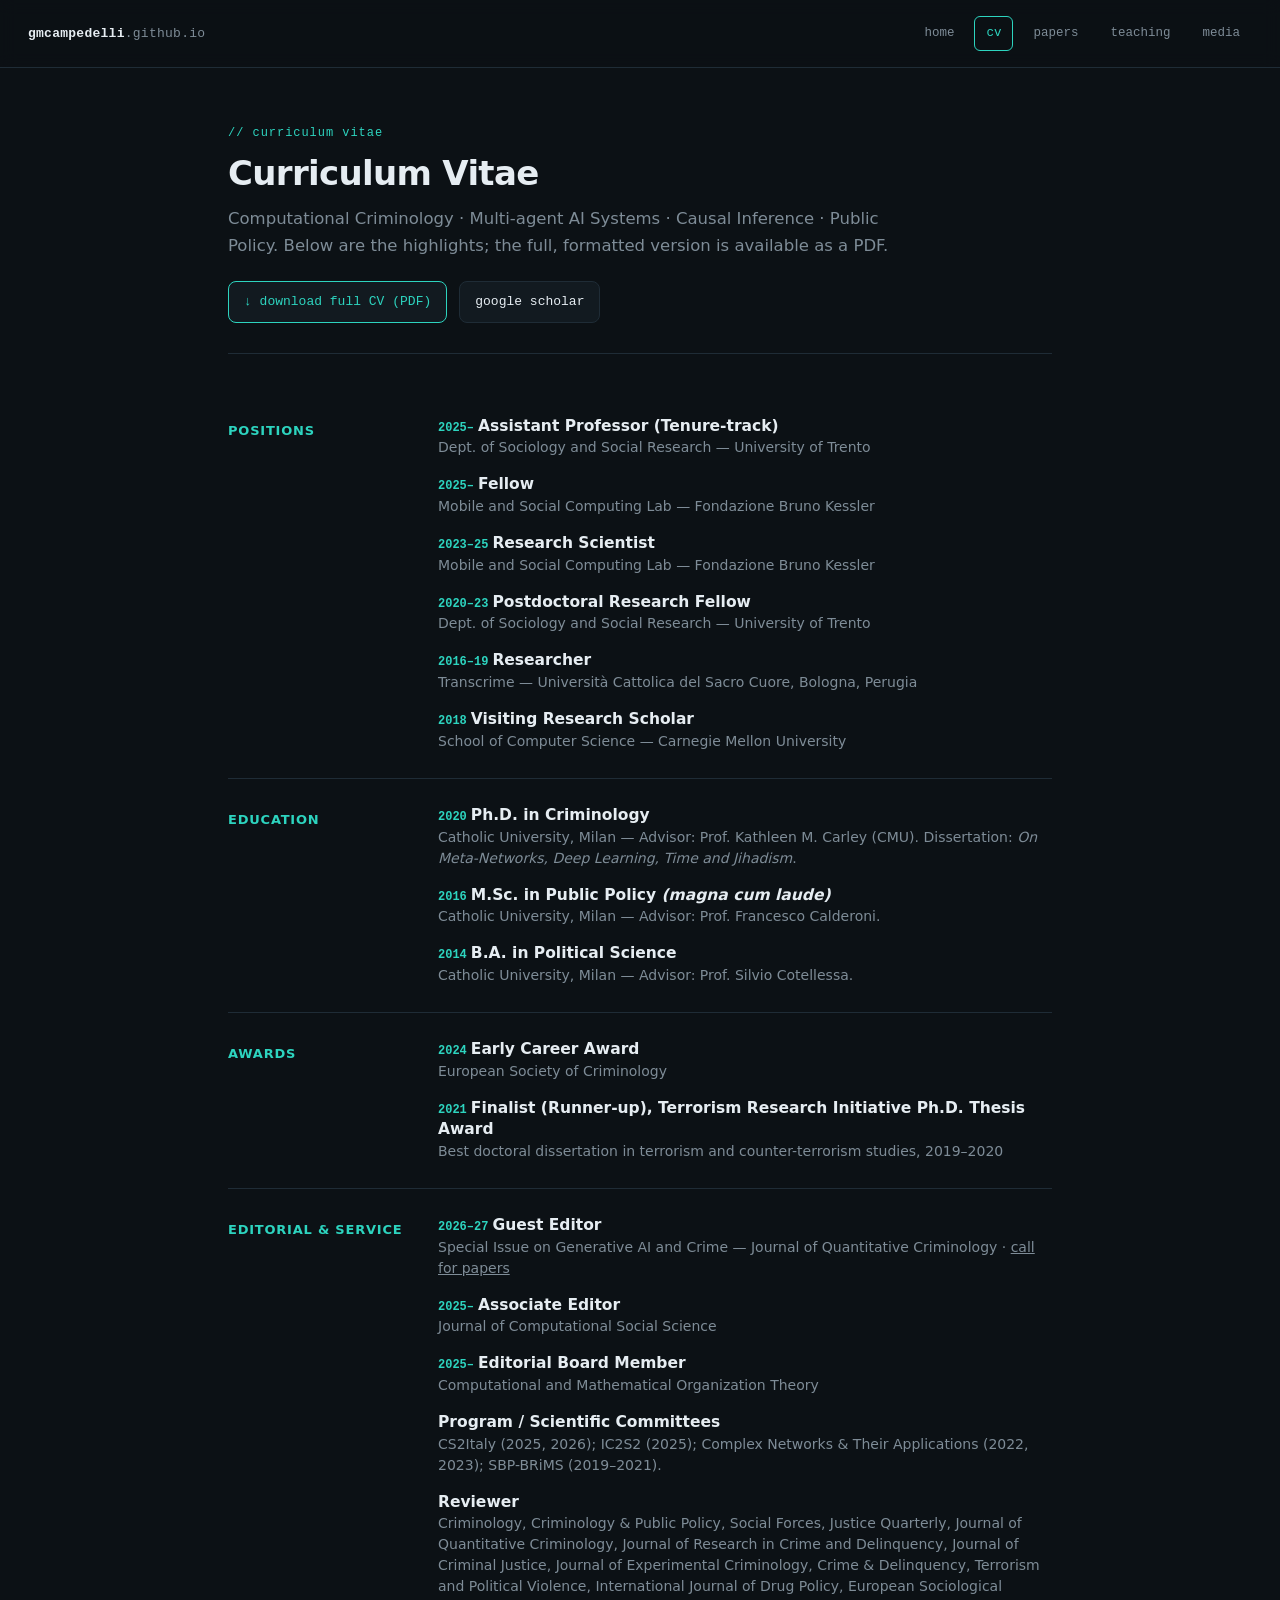
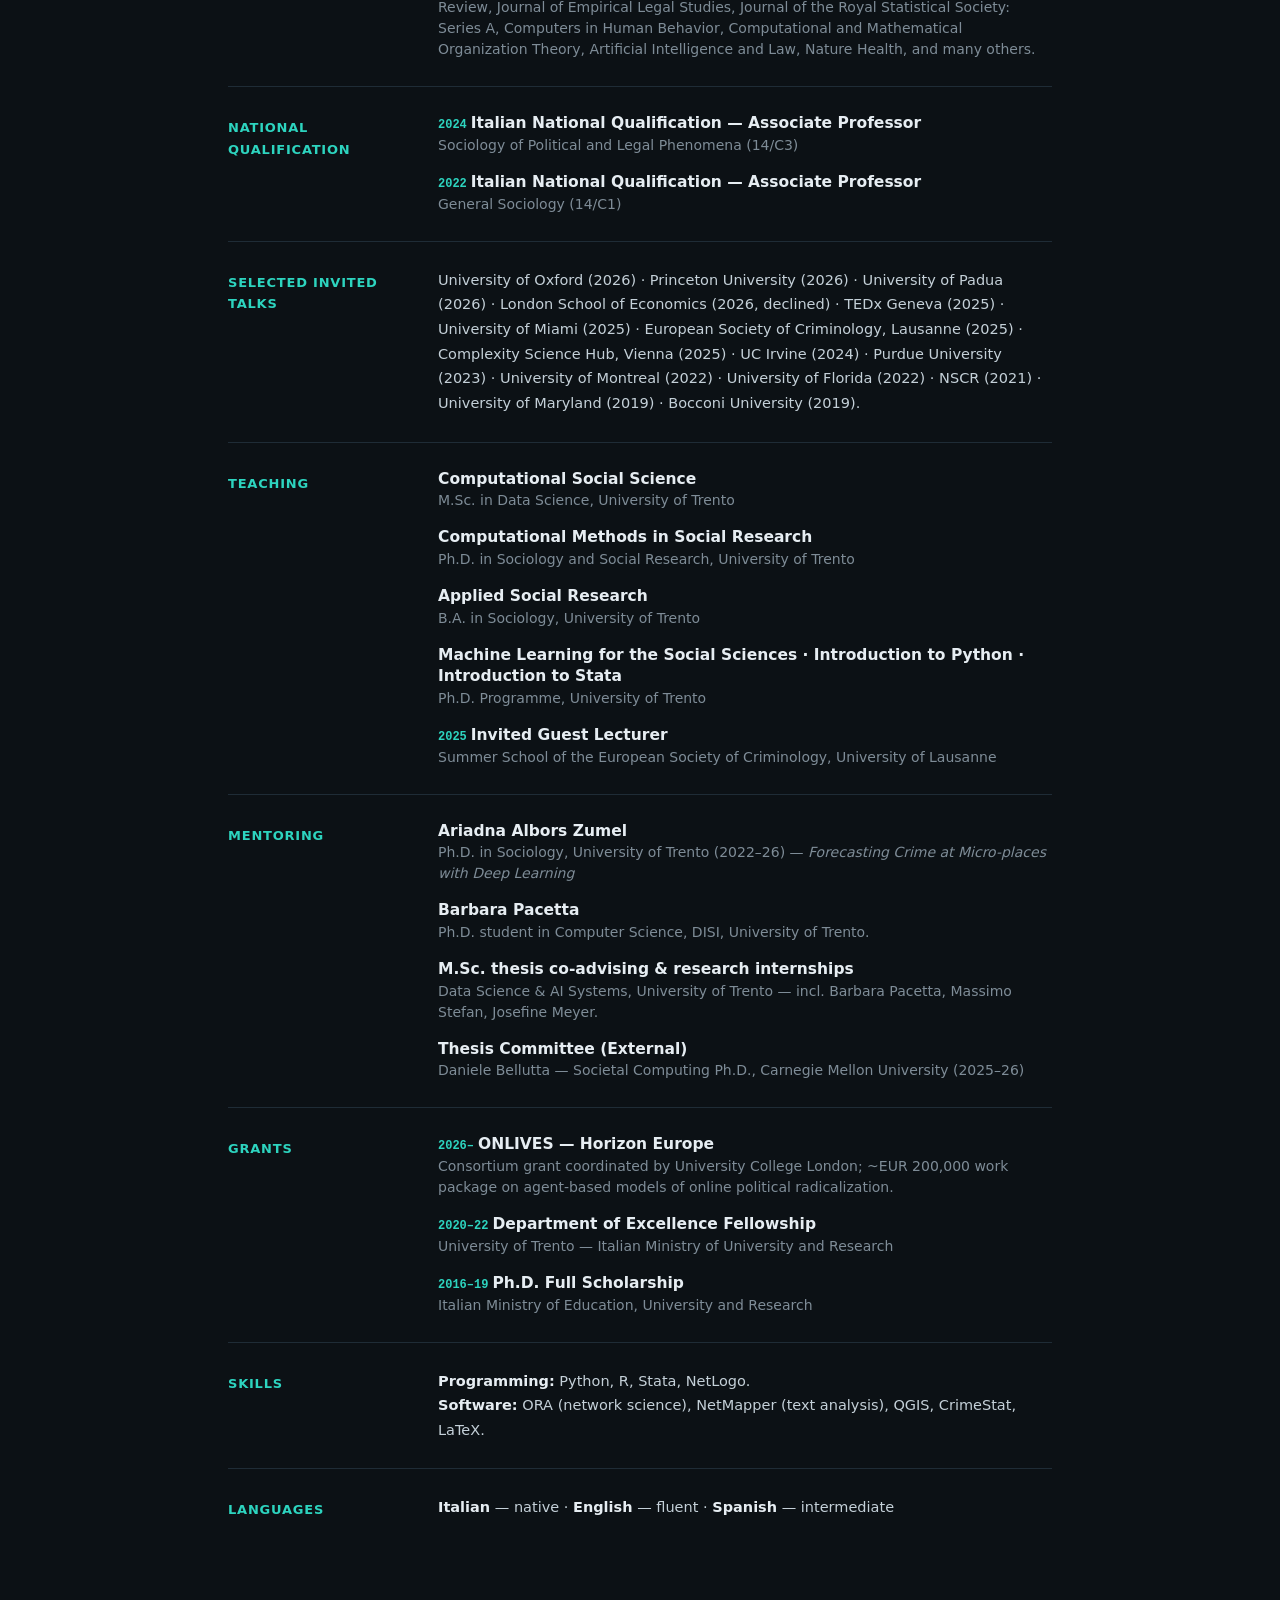
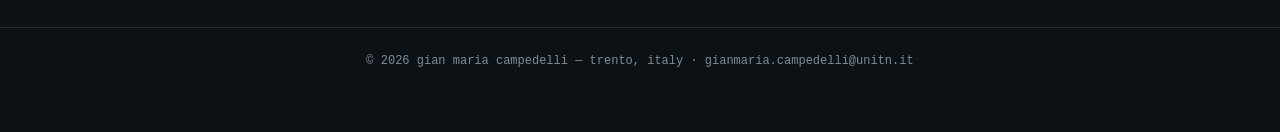
==== commit d75b3a33: "Update publications, news, talks and CV (Oct 2026)" ====
--- a/cv.html
+++ b/cv.html
@@ -64,6 +64,7 @@
     <div class="cv-section">
       <h2>Editorial &amp; Service</h2>
       <ul class="cv-list">
+        <li class="cv-item"><div class="t"><span class="yr mono">2026–27</span>Guest Editor</div><div class="s">Special Issue on Generative AI and Crime — Journal of Quantitative Criminology · <a href="https://link.springer.com/collections/bhdhdcaach">call for papers</a></div></li>
         <li class="cv-item"><div class="t"><span class="yr mono">2025–</span>Associate Editor</div><div class="s">Journal of Computational Social Science</div></li>
         <li class="cv-item"><div class="t"><span class="yr mono">2025–</span>Editorial Board Member</div><div class="s">Computational and Mathematical Organization Theory</div></li>
         <li class="cv-item"><div class="t">Program / Scientific Committees</div><div class="s">CS2Italy (2025, 2026); IC2S2 (2025); Complex Networks &amp; Their Applications (2022, 2023); SBP-BRiMS (2019–2021).</div></li>
@@ -82,7 +83,7 @@
     <div class="cv-section">
       <h2>Selected Invited Talks</h2>
       <div class="cv-inline">
-        Princeton University (2026) · University of Padua (2026) · London School of Economics (2026, declined) · TEDx Geneva (2025) · University of Miami (2025) · European Society of Criminology, Lausanne (2025) · Complexity Science Hub, Vienna (2025) · UC Irvine (2024) · Purdue University (2023) · University of Montreal (2022) · University of Florida (2022) · NSCR (2021) · University of Maryland (2019) · Bocconi University (2019).
+        University of Oxford (2026) · Princeton University (2026) · University of Padua (2026) · London School of Economics (2026, declined) · TEDx Geneva (2025) · University of Miami (2025) · European Society of Criminology, Lausanne (2025) · Complexity Science Hub, Vienna (2025) · UC Irvine (2024) · Purdue University (2023) · University of Montreal (2022) · University of Florida (2022) · NSCR (2021) · University of Maryland (2019) · Bocconi University (2019).
       </div>
     </div>
 
@@ -110,6 +111,7 @@
     <div class="cv-section">
       <h2>Grants</h2>
       <ul class="cv-list">
+        <li class="cv-item"><div class="t"><span class="yr mono">2026–</span>ONLIVES — Horizon Europe</div><div class="s">Consortium grant coordinated by University College London; ~EUR 200,000 work package on agent-based models of online political radicalization.</div></li>
         <li class="cv-item"><div class="t"><span class="yr mono">2020–22</span>Department of Excellence Fellowship</div><div class="s">University of Trento — Italian Ministry of University and Research</div></li>
         <li class="cv-item"><div class="t"><span class="yr mono">2016–19</span>Ph.D. Full Scholarship</div><div class="s">Italian Ministry of Education, University and Research</div></li>
       </ul>
